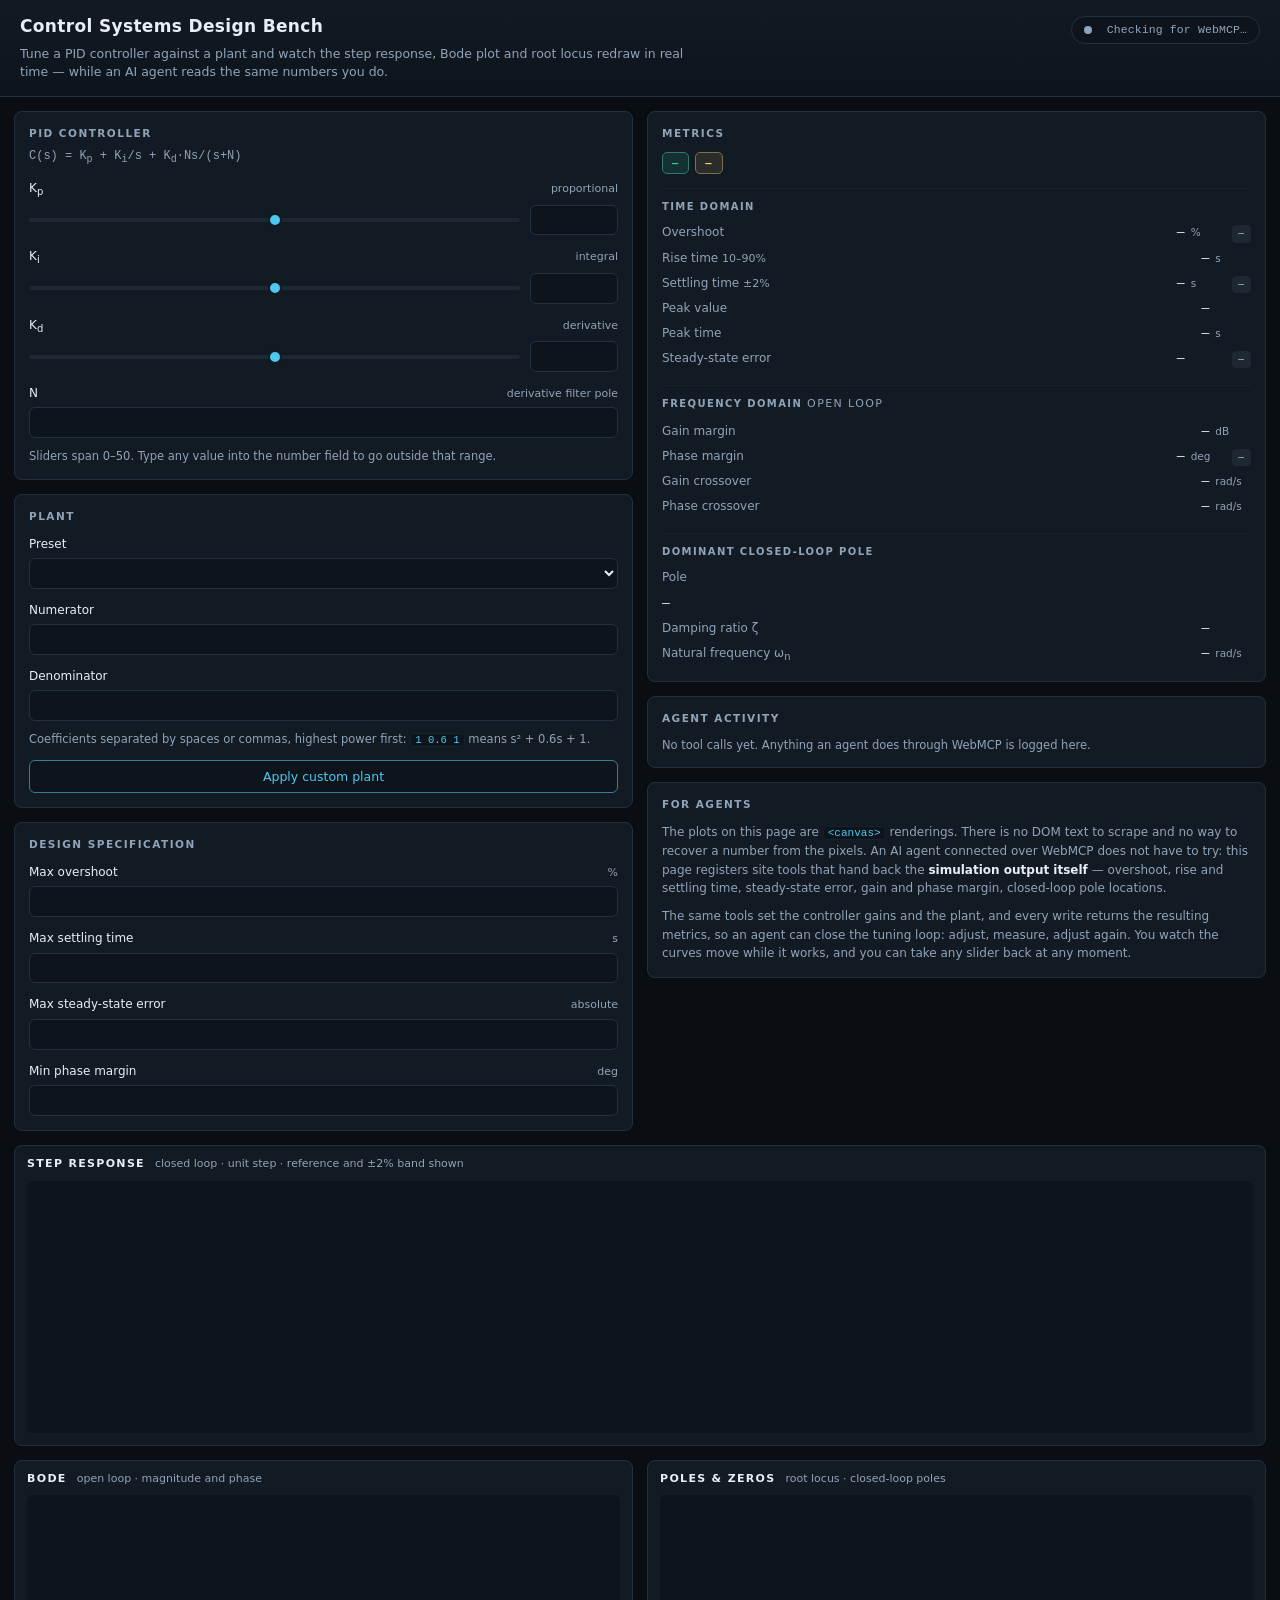
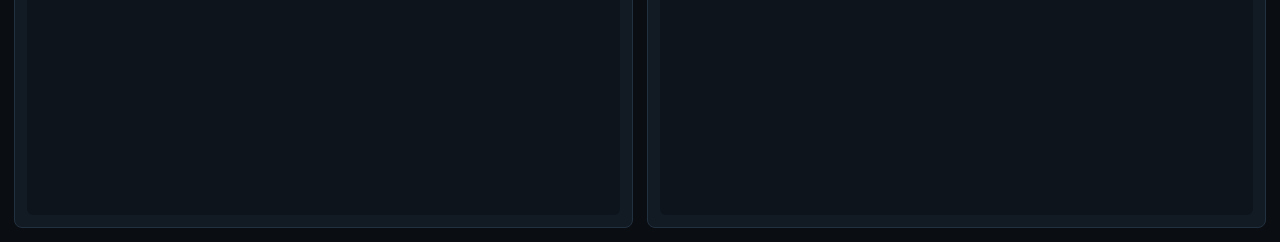
==== index.html @ 66807f07 "Add the page shell, canvas plots and control panel Three hi-DPI canvas panels: step response with th" ====
<!DOCTYPE html>
<html lang="en">
<head>
  <meta charset="utf-8" />
  <meta name="viewport" content="width=device-width, initial-scale=1" />
  <title>Control Systems Design Bench</title>
  <meta
    name="description"
    content="Interactive PID tuning bench with live step response, Bode and root-locus plots, and WebMCP site tools that expose the numeric simulation results to an AI agent."
  />
  <link rel="stylesheet" href="styles.css" />
</head>
<body>
  <header class="topbar">
    <div class="brand">
      <h1>Control Systems Design Bench</h1>
      <p class="tagline">
        Tune a PID controller against a plant and watch the step response, Bode plot and root
        locus redraw in real time &mdash; while an AI agent reads the same numbers you do.
      </p>
    </div>
    <p class="status" id="mcp-status" data-state="pending" role="status" aria-live="polite">
      Checking for WebMCP&hellip;
    </p>
  </header>

  <main class="bench">
    <!-- ------------------------------------------------------------------- controls -->
    <aside class="col col-controls" aria-label="Controller, plant and specification">
      <section class="panel">
        <h2>PID controller</h2>
        <p class="panel-sub">C(s) = K<sub>p</sub> + K<sub>i</sub>/s + K<sub>d</sub>&middot;Ns/(s+N)</p>

        <div class="gain">
          <label for="kp-number"><span class="gain-name">K<sub>p</sub></span><span class="hint">proportional</span></label>
          <div class="gain-inputs">
            <input type="range" id="kp-slider" min="0" max="50" step="0.01"
                   aria-label="Proportional gain slider" />
            <input type="number" id="kp-number" step="0.01" inputmode="decimal" />
          </div>
        </div>

        <div class="gain">
          <label for="ki-number"><span class="gain-name">K<sub>i</sub></span><span class="hint">integral</span></label>
          <div class="gain-inputs">
            <input type="range" id="ki-slider" min="0" max="50" step="0.01"
                   aria-label="Integral gain slider" />
            <input type="number" id="ki-number" step="0.01" inputmode="decimal" />
          </div>
        </div>

        <div class="gain">
          <label for="kd-number"><span class="gain-name">K<sub>d</sub></span><span class="hint">derivative</span></label>
          <div class="gain-inputs">
            <input type="range" id="kd-slider" min="0" max="50" step="0.01"
                   aria-label="Derivative gain slider" />
            <input type="number" id="kd-number" step="0.01" inputmode="decimal" />
          </div>
        </div>

        <div class="field">
          <label for="n-number"><span class="gain-name">N</span><span class="hint">derivative filter pole</span></label>
          <input type="number" id="n-number" min="1" max="10000" step="1" inputmode="decimal" />
        </div>

        <p class="foot">
          Sliders span 0&ndash;50. Type any value into the number field to go outside that range.
        </p>
      </section>

      <section class="panel">
        <h2>Plant</h2>

        <div class="field">
          <label for="plant-select">Preset</label>
          <select id="plant-select"></select>
        </div>
        <div class="field">
          <label for="plant-num">Numerator</label>
          <input type="text" id="plant-num" spellcheck="false" autocomplete="off"
                 aria-describedby="coeff-help" />
        </div>
        <div class="field">
          <label for="plant-den">Denominator</label>
          <input type="text" id="plant-den" spellcheck="false" autocomplete="off"
                 aria-describedby="coeff-help" />
        </div>

        <p class="foot" id="coeff-help">
          Coefficients separated by spaces or commas, highest power first:
          <code>1 0.6 1</code> means s&sup2; + 0.6s + 1.
        </p>
        <button type="button" id="plant-apply" class="btn-primary">Apply custom plant</button>
        <p class="field-error" id="plant-error" role="alert" hidden></p>
      </section>

      <section class="panel">
        <h2>Design specification</h2>

        <div class="field">
          <label for="spec-overshoot">Max overshoot<span class="hint">%</span></label>
          <input type="number" id="spec-overshoot" min="0" step="0.5" inputmode="decimal" />
        </div>
        <div class="field">
          <label for="spec-settling">Max settling time<span class="hint">s</span></label>
          <input type="number" id="spec-settling" min="0" step="0.1" inputmode="decimal" />
        </div>
        <div class="field">
          <label for="spec-sse">Max steady-state error<span class="hint">absolute</span></label>
          <input type="number" id="spec-sse" min="0" step="0.005" inputmode="decimal" />
        </div>
        <div class="field">
          <label for="spec-pm">Min phase margin<span class="hint">deg</span></label>
          <input type="number" id="spec-pm" min="0" step="1" inputmode="decimal" />
        </div>
      </section>
    </aside>

    <!-- ---------------------------------------------------------------------- plots -->
    <section class="col col-plots" aria-label="Simulation plots">
      <figure class="plot-card plot-wide">
        <figcaption>
          <h2>Step response</h2>
          <span class="cap-note">closed loop &middot; unit step &middot; reference and &plusmn;2% band shown</span>
        </figcaption>
        <canvas id="step-canvas" role="img"
                aria-label="Closed-loop unit step response against time">
          Closed-loop step response plot. The numbers behind it are listed in the metrics panel.
        </canvas>
      </figure>

      <figure class="plot-card">
        <figcaption>
          <h2>Bode</h2>
          <span class="cap-note">open loop &middot; magnitude and phase</span>
        </figcaption>
        <canvas id="bode-canvas" role="img"
                aria-label="Open-loop Bode magnitude and phase plot">
          Open-loop Bode plot. Gain and phase margins are listed in the metrics panel.
        </canvas>
      </figure>

      <figure class="plot-card">
        <figcaption>
          <h2>Poles &amp; zeros</h2>
          <span class="cap-note">root locus &middot; closed-loop poles</span>
        </figcaption>
        <canvas id="pz-canvas" role="img"
                aria-label="Pole-zero map with root locus branches">
          Pole-zero map with root-locus branches. The dominant pole is listed in the metrics panel.
        </canvas>
      </figure>
    </section>

    <!-- -------------------------------------------------------------------- readout -->
    <aside class="col col-readout" aria-label="Metrics and agent activity">
      <section class="panel">
        <h2>Metrics</h2>

        <p class="badges">
          <span class="badge" id="stability-badge" data-stable="true">&mdash;</span>
          <span class="badge" id="spec-badge" data-pass="false">&mdash;</span>
        </p>

        <div class="metric-group">
          <h3>Time domain</h3>
          <dl class="metrics">
            <div class="metric" data-metric="overshoot">
              <dt>Overshoot</dt>
              <dd><span class="value">&mdash;</span><span class="unit">%</span><span class="chip">&mdash;</span></dd>
            </div>
            <div class="metric" data-metric="riseTime">
              <dt>Rise time <span class="qual">10&ndash;90%</span></dt>
              <dd><span class="value">&mdash;</span><span class="unit">s</span></dd>
            </div>
            <div class="metric" data-metric="settlingTime">
              <dt>Settling time <span class="qual">&plusmn;2%</span></dt>
              <dd><span class="value">&mdash;</span><span class="unit">s</span><span class="chip">&mdash;</span></dd>
            </div>
            <div class="metric" data-metric="peakValue">
              <dt>Peak value</dt>
              <dd><span class="value">&mdash;</span><span class="unit"></span></dd>
            </div>
            <div class="metric" data-metric="peakTime">
              <dt>Peak time</dt>
              <dd><span class="value">&mdash;</span><span class="unit">s</span></dd>
            </div>
            <div class="metric" data-metric="steadyStateError">
              <dt>Steady-state error</dt>
              <dd><span class="value">&mdash;</span><span class="unit"></span><span class="chip">&mdash;</span></dd>
            </div>
          </dl>
        </div>

        <div class="metric-group">
          <h3>Frequency domain <span class="qual">open loop</span></h3>
          <dl class="metrics">
            <div class="metric" data-metric="gainMargin">
              <dt>Gain margin</dt>
              <dd><span class="value">&mdash;</span><span class="unit">dB</span></dd>
            </div>
            <div class="metric" data-metric="phaseMargin">
              <dt>Phase margin</dt>
              <dd><span class="value">&mdash;</span><span class="unit">deg</span><span class="chip">&mdash;</span></dd>
            </div>
            <div class="metric" data-metric="gainCrossover">
              <dt>Gain crossover</dt>
              <dd><span class="value">&mdash;</span><span class="unit">rad/s</span></dd>
            </div>
            <div class="metric" data-metric="phaseCrossover">
              <dt>Phase crossover</dt>
              <dd><span class="value">&mdash;</span><span class="unit">rad/s</span></dd>
            </div>
          </dl>
        </div>

        <div class="metric-group">
          <h3>Dominant closed-loop pole</h3>
          <dl class="metrics">
            <div class="metric metric-wide" data-metric="dominantPole">
              <dt>Pole</dt>
              <dd><span class="value">&mdash;</span><span class="unit"></span></dd>
            </div>
            <div class="metric" data-metric="zeta">
              <dt>Damping ratio &zeta;</dt>
              <dd><span class="value">&mdash;</span><span class="unit"></span></dd>
            </div>
            <div class="metric" data-metric="wn">
              <dt>Natural frequency &omega;<sub>n</sub></dt>
              <dd><span class="value">&mdash;</span><span class="unit">rad/s</span></dd>
            </div>
          </dl>
        </div>
      </section>

      <section class="panel">
        <h2>Agent activity</h2>
        <div class="log" id="agent-log" role="log" aria-live="polite"
             aria-label="Agent tool call log">
          <p class="log-empty">No tool calls yet. Anything an agent does through WebMCP is logged here.</p>
        </div>
      </section>

      <section class="panel panel-note">
        <h2>For agents</h2>
        <p>
          The plots on this page are <code>&lt;canvas&gt;</code> renderings. There is no DOM text to
          scrape and no way to recover a number from the pixels. An AI agent connected over WebMCP
          does not have to try: this page registers site tools that hand back the
          <strong>simulation output itself</strong> &mdash; overshoot, rise and settling time,
          steady-state error, gain and phase margin, closed-loop pole locations.
        </p>
        <p>
          The same tools set the controller gains and the plant, and every write returns the
          resulting metrics, so an agent can close the tuning loop: adjust, measure, adjust again.
          You watch the curves move while it works, and you can take any slider back at any moment.
        </p>
      </section>
    </aside>
  </main>

  <script type="module" src="src/main.js"></script>
</body>
</html>
---- styles.css ----
/* ---------------------------------------------------------------------------
   Control Systems Design Bench — theme and layout.

   The custom properties on :root are the single source of truth for colour.
   src/ui/plots.js reads them off document.documentElement with getComputedStyle,
   so the canvases and the chrome around them always agree.
   --------------------------------------------------------------------------- */

:root {
  color-scheme: dark;

  /* Plot palette — also consumed by src/ui/plots.js. */
  --bg: #0a0e13;
  --panel: #121a23;
  --grid: #1d2833;
  --axis: #4a6072;
  --fg: #e8eef5;
  --muted: #90a4b8;
  --accent: #4cc9f0;
  --accent-2: #ffb35c;
  --warn: #ffd166;
  --ok: #35d3a0;
  --danger: #ff6b6b;

  /* Shell-only tokens. */
  --panel-2: #0d141c;
  --line: #223140;
  --line-soft: #18222d;
  --radius: 8px;

  --sans: system-ui, -apple-system, "Segoe UI", Roboto, "Helvetica Neue", Arial, sans-serif;
  --mono: ui-monospace, "Cascadia Mono", SFMono-Regular, Menlo, Consolas,
          "Liberation Mono", monospace;
}

*,
*::before,
*::after {
  box-sizing: border-box;
}

[hidden] {
  display: none !important;
}

html {
  background: var(--bg);
}

body {
  margin: 0;
  background: var(--bg);
  color: var(--fg);
  font: 14px/1.5 var(--sans);
  -webkit-font-smoothing: antialiased;
}

:focus-visible {
  outline: 2px solid var(--accent);
  outline-offset: 2px;
}

code {
  font-family: var(--mono);
  font-size: 0.92em;
  color: var(--accent);
  background: var(--panel-2);
  border: 1px solid var(--line-soft);
  border-radius: 4px;
  padding: 0 4px;
}

/* --------------------------------------------------------------------- header */

.topbar {
  display: flex;
  flex-wrap: wrap;
  align-items: flex-start;
  justify-content: space-between;
  gap: 10px 24px;
  padding: 14px 20px;
  border-bottom: 1px solid var(--line);
  background: linear-gradient(180deg, var(--panel), var(--panel-2));
}

.topbar h1 {
  margin: 0;
  font-size: 17px;
  font-weight: 600;
  letter-spacing: 0.02em;
}

.tagline {
  margin: 5px 0 0;
  max-width: 84ch;
  color: var(--muted);
  font-size: 12.5px;
}

.status {
  margin: 2px 0 0;
  flex: 0 0 auto;
  padding: 7px 12px;
  border: 1px solid var(--line);
  border-radius: 999px;
  background: var(--panel-2);
  color: var(--muted);
  font: 11.5px/1 var(--mono);
  letter-spacing: 0.01em;
}

.status::before {
  content: "";
  display: inline-block;
  width: 8px;
  height: 8px;
  margin-right: 8px;
  border-radius: 50%;
  background: var(--muted);
  vertical-align: -1px;
}

.status[data-state="on"] {
  color: var(--ok);
  border-color: color-mix(in srgb, var(--ok) 40%, var(--line));
}

.status[data-state="on"]::before {
  background: var(--ok);
}

.status[data-state="error"] {
  color: var(--danger);
  border-color: color-mix(in srgb, var(--danger) 45%, var(--line));
}

.status[data-state="error"]::before {
  background: var(--danger);
}

/* --------------------------------------------------------------------- layout */

.bench {
  display: grid;
  gap: 14px;
  padding: 14px;
  grid-template-columns: 320px minmax(0, 1fr) 320px;
  grid-template-areas: "controls plots readout";
  align-items: start;
}

.col-controls {
  grid-area: controls;
}

.col-plots {
  grid-area: plots;
  display: grid;
  gap: 14px;
  grid-template-columns: repeat(2, minmax(0, 1fr));
  align-content: start;
}

.col-readout {
  grid-area: readout;
}

.col-controls,
.col-readout {
  display: grid;
  gap: 14px;
  align-content: start;
}

/* Two sidebars plus two plots side by side stops fitting well below this. */
@media (max-width: 1280px) {
  .bench {
    grid-template-columns: minmax(0, 1fr) minmax(0, 1fr);
    grid-template-areas:
      "controls readout"
      "plots plots";
  }
}

@media (max-width: 820px) {
  .bench {
    grid-template-columns: minmax(0, 1fr);
    grid-template-areas:
      "controls"
      "plots"
      "readout";
  }

  .col-plots {
    grid-template-columns: minmax(0, 1fr);
  }
}

/* --------------------------------------------------------------------- panels */

.panel {
  padding: 14px;
  border: 1px solid var(--line);
  border-radius: var(--radius);
  background: var(--panel);
}

.panel > h2 {
  margin: 0 0 10px;
  color: var(--muted);
  font-size: 10.5px;
  font-weight: 600;
  letter-spacing: 0.14em;
  text-transform: uppercase;
}

.panel-sub {
  margin: -4px 0 12px;
  color: var(--muted);
  font: 12px/1.4 var(--mono);
}

.foot {
  margin: 10px 0 0;
  color: var(--muted);
  font-size: 11.5px;
  line-height: 1.45;
}

.field-error {
  margin: 8px 0 0;
  color: var(--danger);
  font-size: 12px;
  line-height: 1.4;
}

/* --------------------------------------------------------------------- inputs */

.field + .field,
.gain + .gain,
.gain + .field {
  margin-top: 12px;
}

.field > label,
.gain > label {
  display: flex;
  align-items: baseline;
  justify-content: space-between;
  gap: 10px;
  margin-bottom: 5px;
  font-size: 12px;
  font-weight: 500;
}

/* The symbol and its subscript have to be one flex item, or space-between pushes
   them to opposite ends of the label. */
.gain-name {
  white-space: nowrap;
}

.hint,
.qual {
  color: var(--muted);
  font-size: 11px;
  font-weight: 400;
}

.gain-inputs {
  display: grid;
  grid-template-columns: minmax(0, 1fr) 88px;
  gap: 10px;
  align-items: center;
}

input[type="number"],
input[type="text"],
select {
  width: 100%;
  padding: 6px 8px;
  border: 1px solid var(--line);
  border-radius: 6px;
  background: var(--panel-2);
  color: var(--fg);
  font: 13px/1.3 var(--mono);
  font-variant-numeric: tabular-nums;
}

input[type="number"]:hover,
input[type="text"]:hover,
select:hover {
  border-color: var(--axis);
}

button {
  width: 100%;
  margin-top: 12px;
  padding: 8px 10px;
  border: 1px solid var(--line);
  border-radius: 6px;
  background: var(--panel-2);
  color: var(--fg);
  font: 500 12.5px var(--sans);
  cursor: pointer;
}

button:hover {
  border-color: var(--axis);
}

button:active {
  background: #080d13;
}

.btn-primary {
  border-color: color-mix(in srgb, var(--accent) 50%, var(--line));
  color: var(--accent);
}

.btn-primary:hover {
  border-color: var(--accent);
}

/* Range inputs need per-engine pseudo-elements; the rules cannot be merged, because a
   selector list containing one unknown pseudo-element drops the whole rule. */
input[type="range"] {
  -webkit-appearance: none;
  appearance: none;
  width: 100%;
  height: 20px;
  margin: 0;
  background: transparent;
  cursor: ew-resize;
}

input[type="range"]::-webkit-slider-runnable-track {
  height: 4px;
  border-radius: 2px;
  background: var(--grid);
}

input[type="range"]::-moz-range-track {
  height: 4px;
  border-radius: 2px;
  background: var(--grid);
}

input[type="range"]::-webkit-slider-thumb {
  -webkit-appearance: none;
  appearance: none;
  width: 14px;
  height: 14px;
  margin-top: -5px;
  border: 2px solid var(--panel);
  border-radius: 50%;
  background: var(--accent);
}

input[type="range"]::-moz-range-thumb {
  width: 14px;
  height: 14px;
  border: 2px solid var(--panel);
  border-radius: 50%;
  background: var(--accent);
}

/* Set by src/ui/controls.js when the gain sits outside the slider's 0..50 span, so a
   pinned thumb never reads as the real value. */
input[type="range"][data-clamped="true"]::-webkit-slider-thumb {
  background: var(--warn);
}

input[type="range"][data-clamped="true"]::-moz-range-thumb {
  background: var(--warn);
}

/* ---------------------------------------------------------------------- plots */

.plot-card {
  margin: 0;
  padding: 10px 12px 12px;
  border: 1px solid var(--line);
  border-radius: var(--radius);
  background: var(--panel);
}

.plot-wide {
  grid-column: 1 / -1;
}

.plot-card figcaption {
  display: flex;
  flex-wrap: wrap;
  align-items: baseline;
  gap: 3px 10px;
  margin-bottom: 8px;
}

.plot-card h2 {
  margin: 0;
  font-size: 11px;
  font-weight: 600;
  letter-spacing: 0.12em;
  text-transform: uppercase;
}

.cap-note {
  color: var(--muted);
  font-size: 11px;
}

canvas {
  display: block;
  width: 100%;
  border-radius: 6px;
  background: var(--panel-2);
}

#step-canvas {
  height: 252px;
}

#bode-canvas,
#pz-canvas {
  height: 320px;
}

/* -------------------------------------------------------------------- metrics */

.badges {
  display: flex;
  flex-wrap: wrap;
  gap: 6px;
  margin: 0 0 4px;
}

.badge {
  padding: 4px 9px;
  border: 1px solid var(--line);
  border-radius: 5px;
  font: 600 10.5px/1.2 var(--mono);
  letter-spacing: 0.1em;
  color: var(--muted);
}

.badge[data-stable="true"] {
  color: var(--ok);
  border-color: color-mix(in srgb, var(--ok) 45%, var(--line));
  background: color-mix(in srgb, var(--ok) 12%, transparent);
}

.badge[data-stable="false"] {
  color: var(--danger);
  border-color: color-mix(in srgb, var(--danger) 50%, var(--line));
  background: color-mix(in srgb, var(--danger) 14%, transparent);
}

.badge[data-pass="true"] {
  color: var(--ok);
  border-color: color-mix(in srgb, var(--ok) 45%, var(--line));
  background: color-mix(in srgb, var(--ok) 12%, transparent);
}

.badge[data-pass="false"] {
  color: var(--warn);
  border-color: color-mix(in srgb, var(--warn) 40%, var(--line));
  background: color-mix(in srgb, var(--warn) 10%, transparent);
}

.metric-group > h3 {
  margin: 14px 0 6px;
  padding-top: 10px;
  border-top: 1px solid var(--line-soft);
  color: var(--muted);
  font-size: 10px;
  font-weight: 600;
  letter-spacing: 0.14em;
  text-transform: uppercase;
}

.metrics {
  margin: 0;
}

.metric {
  display: grid;
  grid-template-columns: minmax(0, 1fr) auto;
  align-items: baseline;
  gap: 10px;
  padding: 3px 0;
}

.metric dt {
  color: var(--muted);
  font-size: 12px;
}

.metric dd {
  display: flex;
  align-items: baseline;
  justify-content: flex-end;
  gap: 6px;
  margin: 0;
}

.metric .value {
  color: var(--fg);
  font: 13px/1.3 var(--mono);
  font-variant-numeric: tabular-nums;
  white-space: nowrap;
}

.metric .unit {
  min-width: 3.4em;
  color: var(--muted);
  font-size: 10.5px;
  text-align: left;
}

/* The dominant pole prints as "a + bj" and needs the whole row. */
.metric-wide {
  grid-template-columns: minmax(0, 1fr);
}

.metric-wide dd {
  justify-content: flex-start;
}

.metric-wide .unit {
  min-width: 0;
}

.chip {
  padding: 3px 6px;
  border-radius: 4px;
  background: var(--grid);
  color: var(--muted);
  font: 600 9.5px/1.2 var(--mono);
  letter-spacing: 0.1em;
}

.chip[data-pass="true"] {
  background: var(--ok);
  color: #04160f;
}

.chip[data-pass="false"] {
  background: var(--danger);
  color: #1c0406;
}

/* ------------------------------------------------------------------ agent log */

.log {
  max-height: 250px;
  overflow-y: auto;
  overscroll-behavior: contain;
}

.log-empty {
  margin: 0;
  color: var(--muted);
  font-size: 11.5px;
  line-height: 1.45;
}

.log-line {
  display: grid;
  grid-template-columns: 62px minmax(0, 1fr);
  gap: 8px;
  margin: 0;
  padding: 5px 0 5px 8px;
  border-left: 2px solid transparent;
  border-bottom: 1px solid var(--line-soft);
  font: 11.5px/1.45 var(--mono);
}

/* Newest entry only — a static marker rather than an animation, so it reads cleanly on video. */
.log-line:first-child {
  border-left-color: var(--accent);
}

.log-line:last-child {
  border-bottom: 0;
}

.log-time {
  color: var(--muted);
  font-variant-numeric: tabular-nums;
}

.log-msg {
  color: var(--fg);
  overflow-wrap: anywhere;
}

/* ----------------------------------------------------------------- agent note */

.panel-note p {
  margin: 0 0 9px;
  color: var(--muted);
  font-size: 12px;
  line-height: 1.55;
}

.panel-note p:last-child {
  margin-bottom: 0;
}

.panel-note strong {
  color: var(--fg);
  font-weight: 600;
}
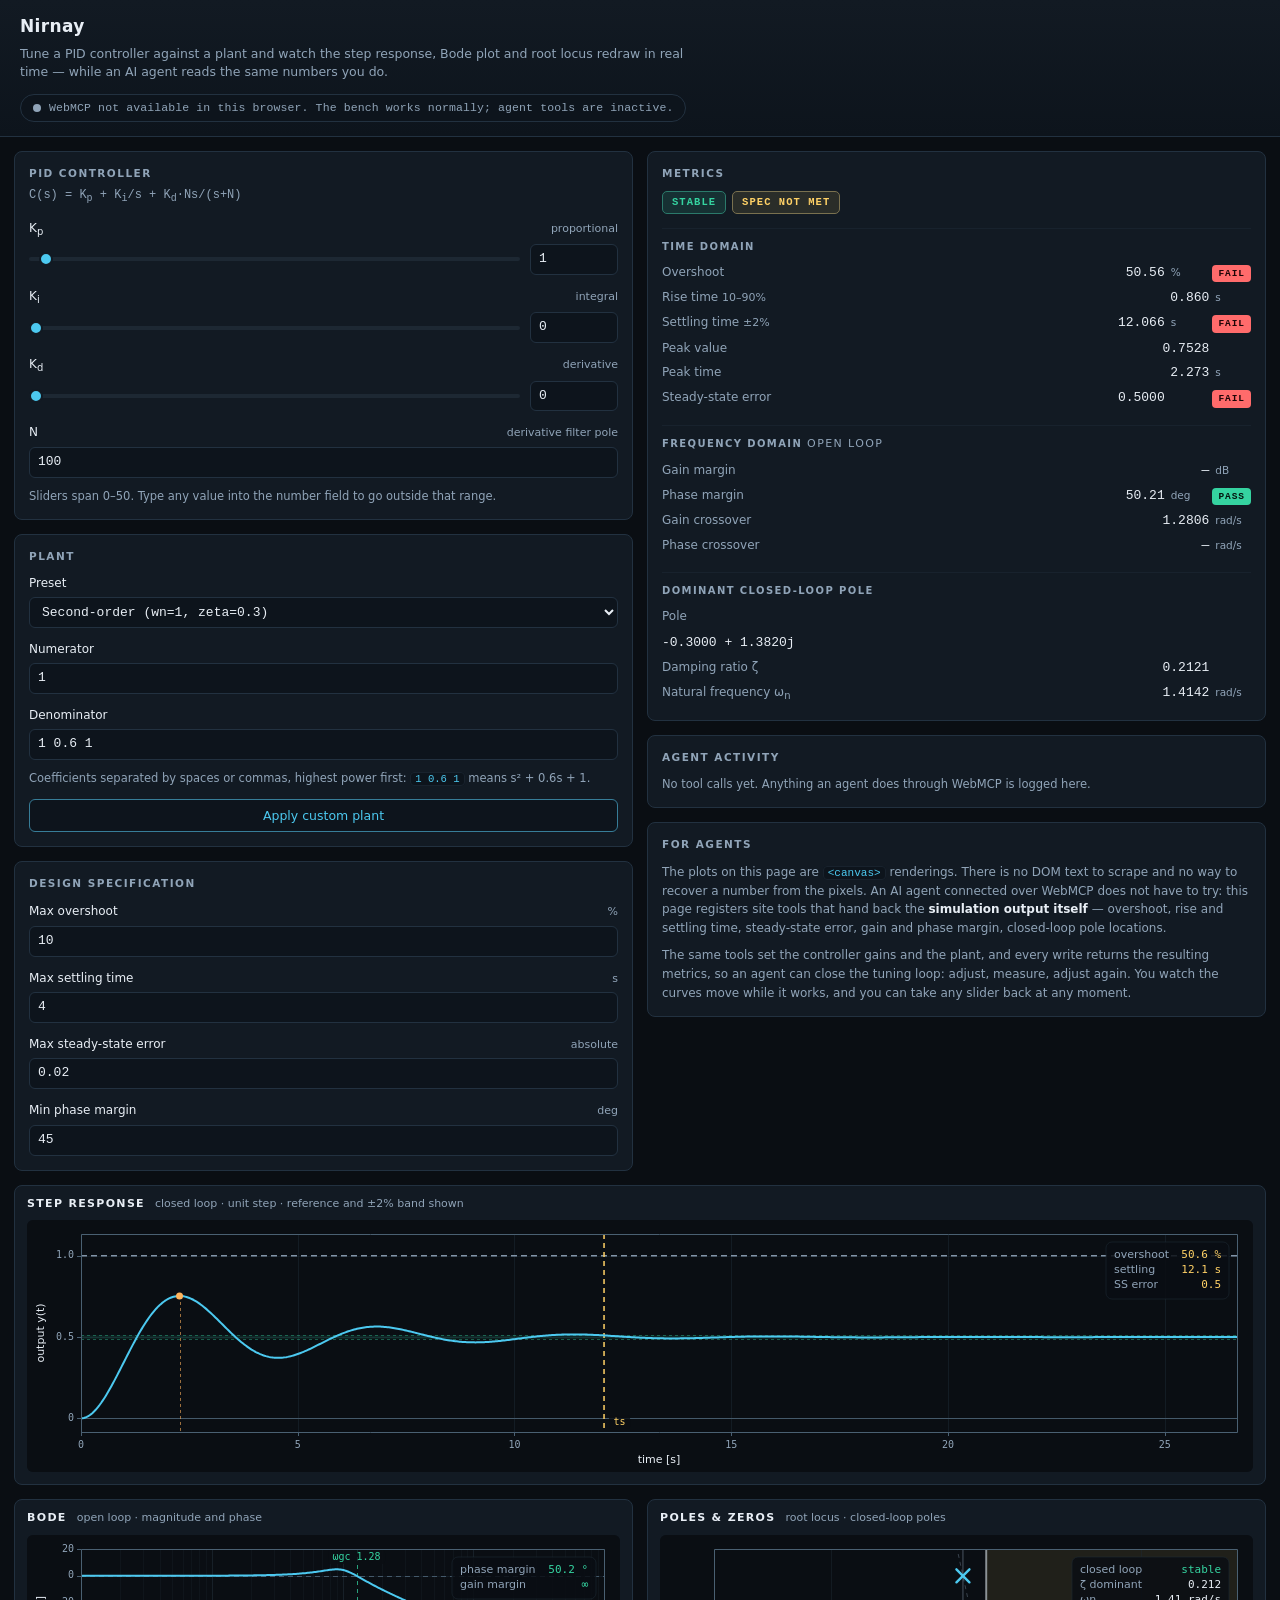
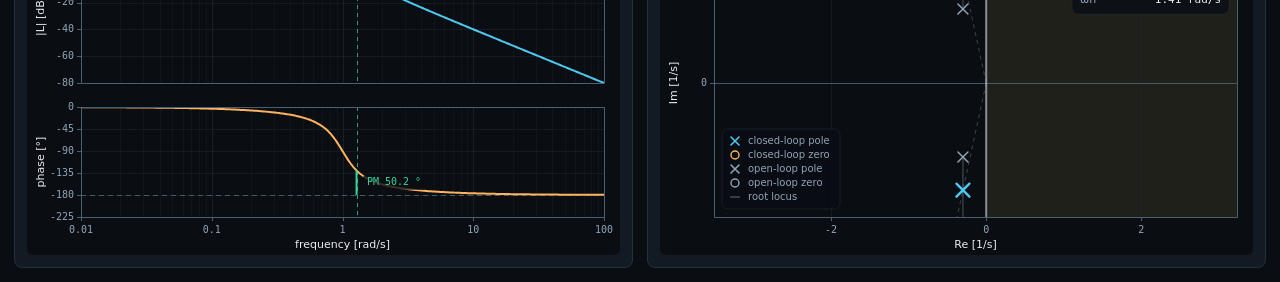
==== commit 5b33edb0: "Rename title and header from 'Control Systems Design Bench' to 'Nirnay'" ====
--- a/index.html
+++ b/index.html
@@ -3,7 +3,7 @@
 <head>
   <meta charset="utf-8" />
   <meta name="viewport" content="width=device-width, initial-scale=1" />
-  <title>Control Systems Design Bench</title>
+  <title>Nirnay</title>
   <meta
     name="description"
     content="Interactive PID tuning bench with live step response, Bode and root-locus plots, and WebMCP site tools that expose the numeric simulation results to an AI agent."
@@ -13,7 +13,7 @@
 <body>
   <header class="topbar">
     <div class="brand">
-      <h1>Control Systems Design Bench</h1>
+      <h1>Nirnay</h1>
       <p class="tagline">
         Tune a PID controller against a plant and watch the step response, Bode plot and root
         locus redraw in real time &mdash; while an AI agent reads the same numbers you do.
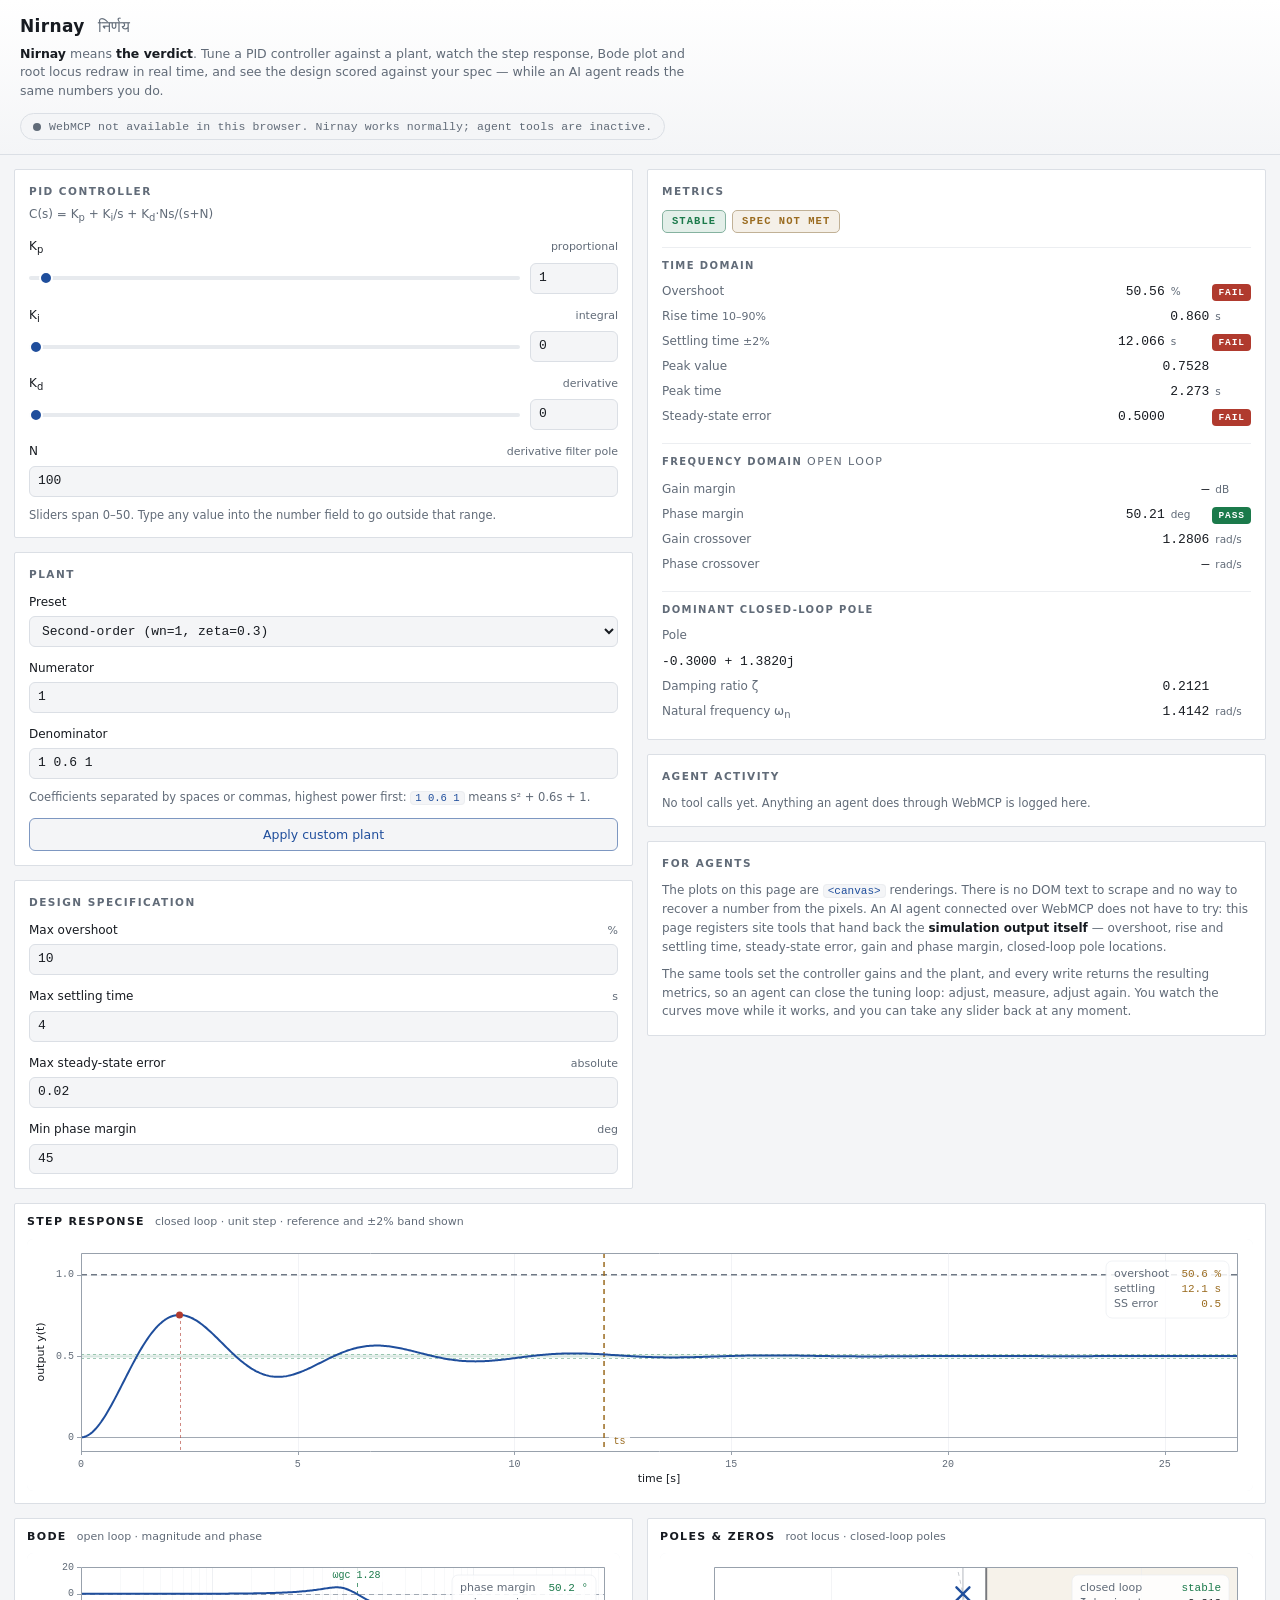
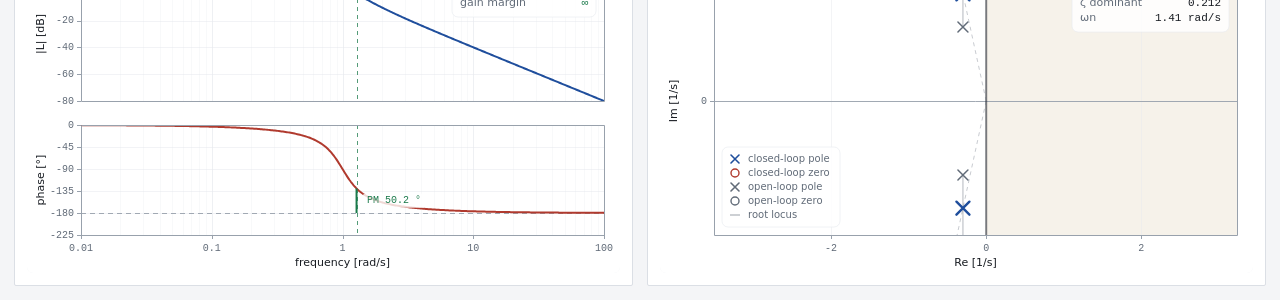
==== commit fc3180b0: "Finish the Nirnay rename and fix the light-theme leftovers Three colours were still hardcoded from t" ====
--- a/index.html
+++ b/index.html
@@ -6,17 +6,18 @@
   <title>Nirnay</title>
   <meta
     name="description"
-    content="Interactive PID tuning bench with live step response, Bode and root-locus plots, and WebMCP site tools that expose the numeric simulation results to an AI agent."
+    content="Nirnay is an interactive PID tuning workbench with live step response, Bode and root-locus plots, and WebMCP site tools that expose the numeric simulation results to an AI agent."
   />
   <link rel="stylesheet" href="styles.css" />
 </head>
 <body>
   <header class="topbar">
     <div class="brand">
-      <h1>Nirnay</h1>
+      <h1>Nirnay <span class="wordmark-dev" lang="hi">निर्णय</span></h1>
       <p class="tagline">
-        Tune a PID controller against a plant and watch the step response, Bode plot and root
-        locus redraw in real time &mdash; while an AI agent reads the same numbers you do.
+        <em>Nirnay</em> means <em>the verdict</em>. Tune a PID controller against a plant, watch the
+        step response, Bode plot and root locus redraw in real time, and see the design scored
+        against your spec &mdash; while an AI agent reads the same numbers you do.
       </p>
     </div>
     <p class="status" id="mcp-status" data-state="pending" role="status" aria-live="polite">
--- a/styles.css
+++ b/styles.css
@@ -1,5 +1,5 @@
 /* ---------------------------------------------------------------------------
-   Control Systems Design Bench — theme and layout.
+   Nirnay — theme and layout.
 
    The custom properties on :root are the single source of truth for colour.
    src/ui/plots.js reads them off document.documentElement with getComputedStyle,
@@ -7,31 +7,32 @@
    --------------------------------------------------------------------------- */
 
 :root {
-  color-scheme: dark;
+  color-scheme: light;
 
   /* Plot palette — also consumed by src/ui/plots.js. */
-  --bg: #0a0e13;
-  --panel: #121a23;
-  --grid: #1d2833;
-  --axis: #4a6072;
-  --fg: #e8eef5;
-  --muted: #90a4b8;
-  --accent: #4cc9f0;
-  --accent-2: #ffb35c;
-  --warn: #ffd166;
-  --ok: #35d3a0;
-  --danger: #ff6b6b;
+  --bg: #ffffff;        /* paper: plot ground and panel fill */
+  --panel: #ffffff;
+  --grid: #e7eaee;      /* hairline graph rule */
+  --axis: #98a1ac;
+  --fg: #171b21;
+  --muted: #616b78;
+  --accent: #1f4e9c;    /* ink-blue pen: the response */
+  --accent-2: #b03a2e;  /* oxide-red pen: reference and limits */
+  --warn: #9a6b1f;      /* ochre: tolerance band */
+  --ok: #1b7a4b;        /* green: pass */
+  --danger: #b03a2e;
 
   /* Shell-only tokens. */
-  --panel-2: #0d141c;
-  --line: #223140;
-  --line-soft: #18222d;
-  --radius: 8px;
+  --panel-2: #f4f5f7;   /* desk: page ground behind the paper */
+  --line: #dbdfe5;
+  --line-soft: #eceef1;
+  --radius: 2px;
 
   --sans: system-ui, -apple-system, "Segoe UI", Roboto, "Helvetica Neue", Arial, sans-serif;
   --mono: ui-monospace, "Cascadia Mono", SFMono-Regular, Menlo, Consolas,
           "Liberation Mono", monospace;
 }
+
 
 *,
 *::before,
@@ -49,7 +50,7 @@
 
 body {
   margin: 0;
-  background: var(--bg);
+  background: var(--panel-2);   /* was: var(--bg) */
   color: var(--fg);
   font: 14px/1.5 var(--sans);
   -webkit-font-smoothing: antialiased;
@@ -90,6 +91,20 @@
   letter-spacing: 0.02em;
 }
 
+.wordmark-dev {
+  margin-left: 7px;
+  color: var(--muted);
+  font-size: 16px;
+  font-weight: 400;
+  letter-spacing: 0;
+}
+
+.tagline em {
+  color: var(--fg);
+  font-style: normal;
+  font-weight: 600;
+}
+
 .tagline {
   margin: 5px 0 0;
   max-width: 84ch;
@@ -217,7 +232,7 @@
 .panel-sub {
   margin: -4px 0 12px;
   color: var(--muted);
-  font: 12px/1.4 var(--mono);
+  font: 12px/1.4 var(--sans);
 }
 
 .foot {
@@ -309,7 +324,7 @@
 }
 
 button:active {
-  background: #080d13;
+  background: var(--line-soft);
 }
 
 .btn-primary {
@@ -541,12 +556,12 @@
 
 .chip[data-pass="true"] {
   background: var(--ok);
-  color: #04160f;
+  color: var(--bg);
 }
 
 .chip[data-pass="false"] {
   background: var(--danger);
-  color: #1c0406;
+  color: var(--bg);
 }
 
 /* ------------------------------------------------------------------ agent log */
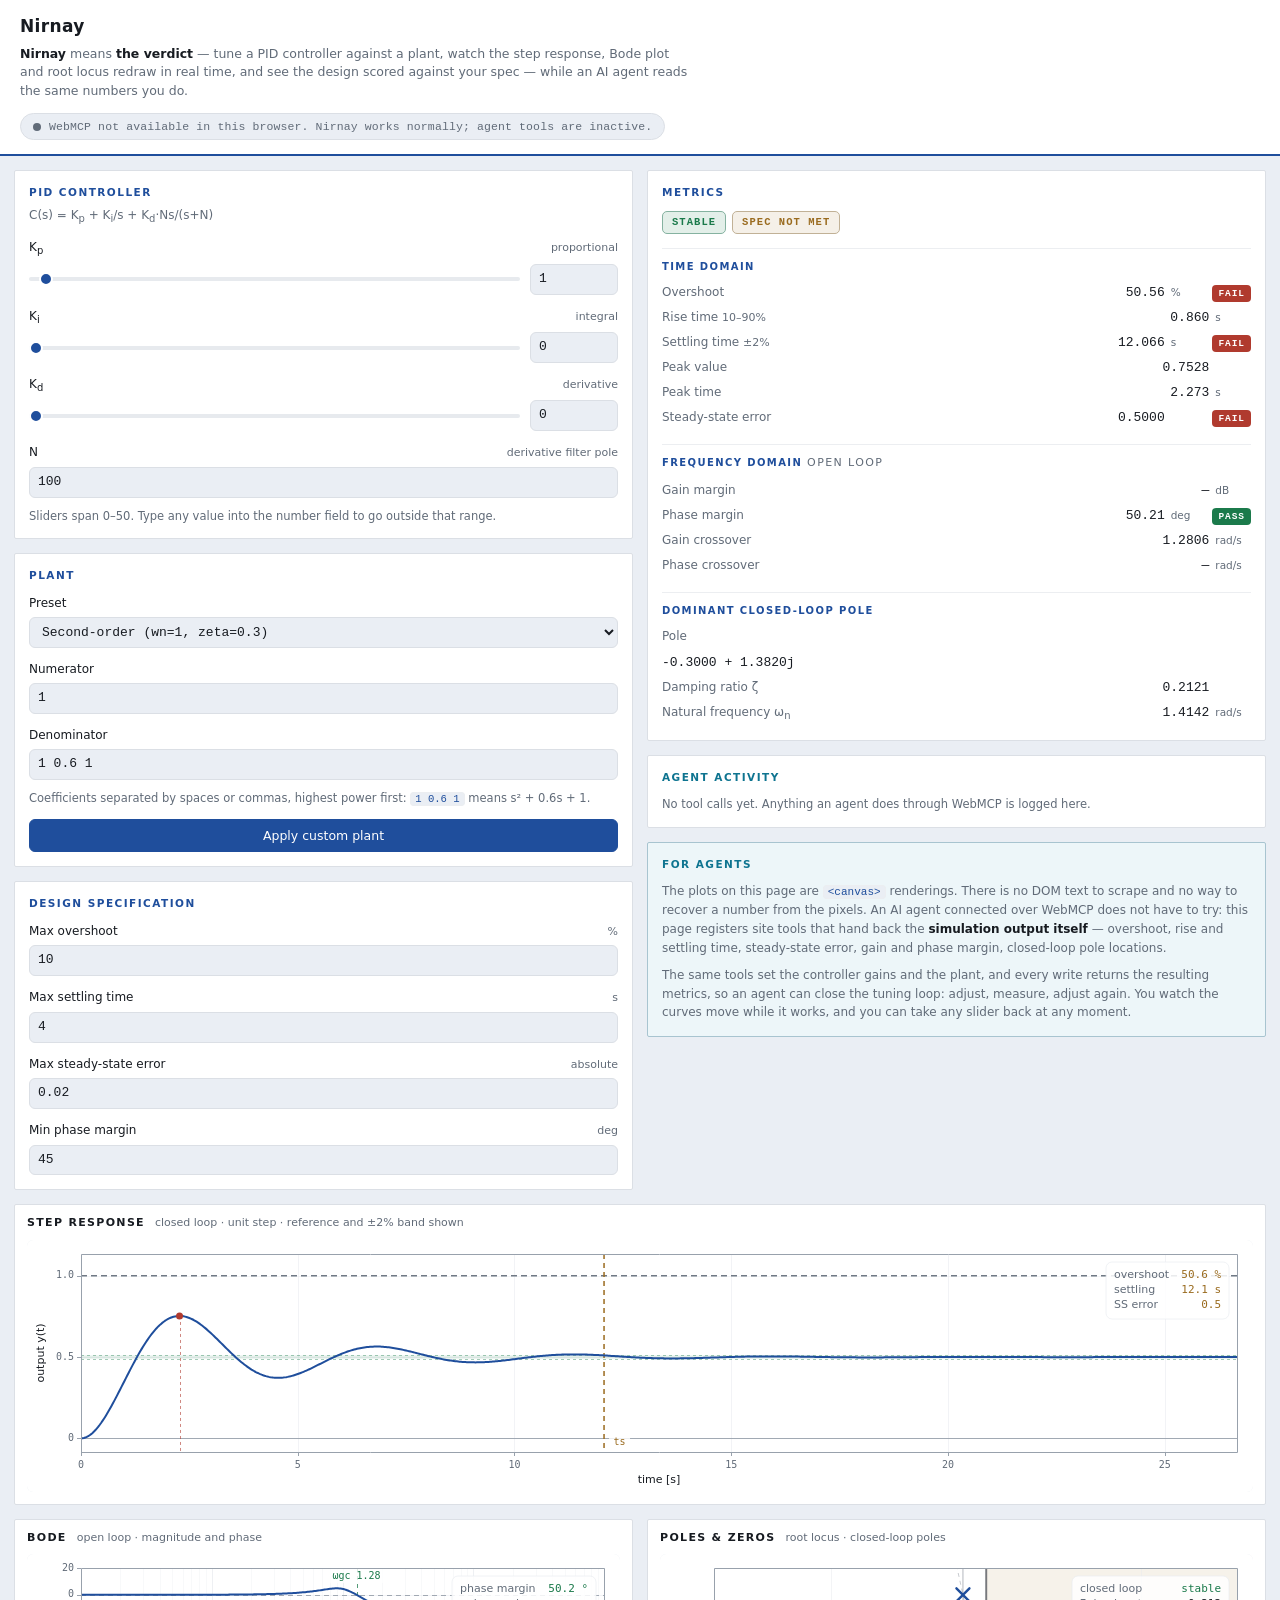
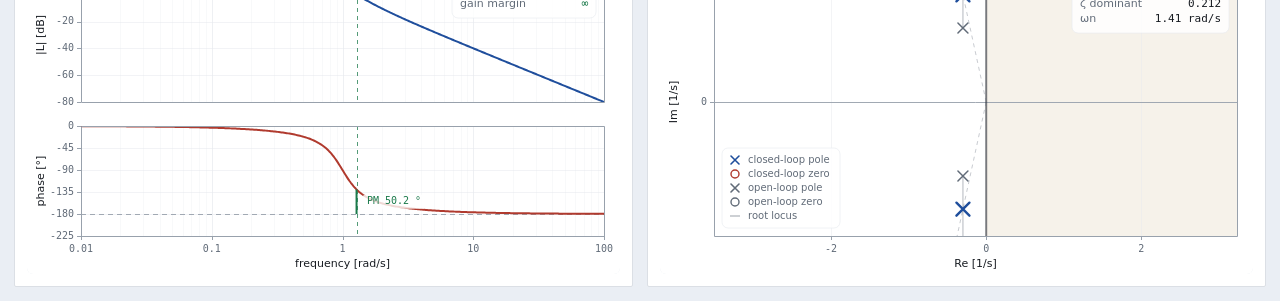
==== commit 1fdd9bbc: "Drop the Devanagari wordmark and give the palette a second working colour The name reads as Nirnay i" ====
--- a/index.html
+++ b/index.html
@@ -13,9 +13,9 @@
 <body>
   <header class="topbar">
     <div class="brand">
-      <h1>Nirnay <span class="wordmark-dev" lang="hi">निर्णय</span></h1>
+      <h1>Nirnay</h1>
       <p class="tagline">
-        <em>Nirnay</em> means <em>the verdict</em>. Tune a PID controller against a plant, watch the
+        <em>Nirnay</em> means <em>the verdict</em> — tune a PID controller against a plant, watch the
         step response, Bode plot and root locus redraw in real time, and see the design scored
         against your spec &mdash; while an AI agent reads the same numbers you do.
       </p>
@@ -234,7 +234,7 @@
         </div>
       </section>
 
-      <section class="panel">
+      <section class="panel panel-agent">
         <h2>Agent activity</h2>
         <div class="log" id="agent-log" role="log" aria-live="polite"
              aria-label="Agent tool call log">
--- a/styles.css
+++ b/styles.css
@@ -21,9 +21,11 @@
   --warn: #9a6b1f;      /* ochre: tolerance band */
   --ok: #1b7a4b;        /* green: pass */
   --danger: #b03a2e;
+  --agent: #0e7490;     /* teal: everything belonging to the agent side */
 
   /* Shell-only tokens. */
-  --panel-2: #f4f5f7;   /* desk: page ground behind the paper */
+  --panel-2: #eaeef4;   /* desk: page ground behind the paper */
+  --agent-soft: #edf6f9; /* teal wash for agent-facing surfaces */
   --line: #dbdfe5;
   --line-soft: #eceef1;
   --radius: 2px;
@@ -80,8 +82,8 @@
   justify-content: space-between;
   gap: 10px 24px;
   padding: 14px 20px;
-  border-bottom: 1px solid var(--line);
-  background: linear-gradient(180deg, var(--panel), var(--panel-2));
+  border-bottom: 2px solid var(--accent);
+  background: var(--panel);
 }
 
 .topbar h1 {
@@ -91,13 +93,6 @@
   letter-spacing: 0.02em;
 }
 
-.wordmark-dev {
-  margin-left: 7px;
-  color: var(--muted);
-  font-size: 16px;
-  font-weight: 400;
-  letter-spacing: 0;
-}
 
 .tagline em {
   color: var(--fg);
@@ -136,12 +131,13 @@
 }
 
 .status[data-state="on"] {
-  color: var(--ok);
-  border-color: color-mix(in srgb, var(--ok) 40%, var(--line));
+  color: var(--agent);
+  background: var(--agent-soft);
+  border-color: color-mix(in srgb, var(--agent) 40%, var(--line));
 }
 
 .status[data-state="on"]::before {
-  background: var(--ok);
+  background: var(--agent);
 }
 
 .status[data-state="error"] {
@@ -222,7 +218,7 @@
 
 .panel > h2 {
   margin: 0 0 10px;
-  color: var(--muted);
+  color: var(--accent);
   font-size: 10.5px;
   font-weight: 600;
   letter-spacing: 0.14em;
@@ -328,12 +324,14 @@
 }
 
 .btn-primary {
-  border-color: color-mix(in srgb, var(--accent) 50%, var(--line));
-  color: var(--accent);
+  border-color: var(--accent);
+  background: var(--accent);
+  color: #ffffff;
 }
 
 .btn-primary:hover {
-  border-color: var(--accent);
+  border-color: var(--fg);
+  background: var(--fg);
 }
 
 /* Range inputs need per-engine pseudo-elements; the rules cannot be merged, because a
@@ -486,7 +484,7 @@
   margin: 14px 0 6px;
   padding-top: 10px;
   border-top: 1px solid var(--line-soft);
-  color: var(--muted);
+  color: var(--accent);
   font-size: 10px;
   font-weight: 600;
   letter-spacing: 0.14em;
@@ -600,7 +598,7 @@
 }
 
 .log-time {
-  color: var(--muted);
+  color: var(--agent);
   font-variant-numeric: tabular-nums;
 }
 
@@ -611,6 +609,21 @@
 
 /* ----------------------------------------------------------------- agent note */
 
+/* The agent's own surfaces carry the teal, so the human side and the agent side
+   stay visually separable at a glance. */
+.panel-agent > h2 {
+  color: var(--agent);
+}
+
+.panel-note {
+  background: var(--agent-soft);
+  border-color: color-mix(in srgb, var(--agent) 25%, var(--line));
+}
+
+.panel-note > h2 {
+  color: var(--agent);
+}
+
 .panel-note p {
   margin: 0 0 9px;
   color: var(--muted);
